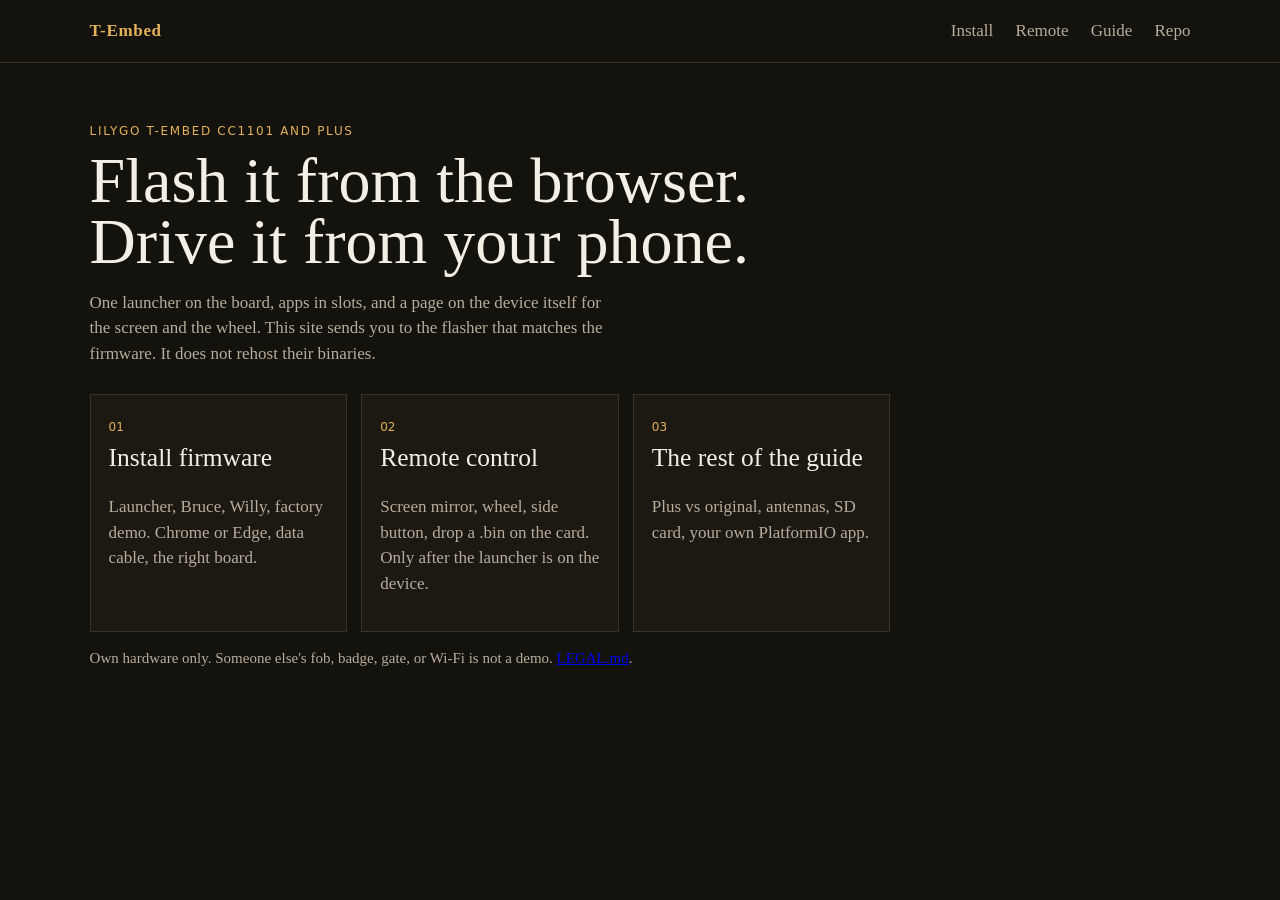
==== docs/index.html @ d56e26ed "Add installer and remote-control website" ====
<!DOCTYPE html>
<html lang="en">
<head>
<meta charset="utf-8">
<meta name="viewport" content="width=device-width, initial-scale=1">
<title>T-Embed CC1101 — install and remote</title>
<link rel="stylesheet" href="assets/site.css">
</head>
<body>
<header class="bar">
<a class="mark" href="index.html">T-Embed</a>
<nav>
<a href="install.html">Install</a>
<a href="remote.html">Remote</a>
<a href="13-need-to-know.md">Guide</a>
<a href="https://github.com/iinze0/t-embed-cc1101-guide">Repo</a>
</nav>
</header>
<main>
<p class="kicker">LilyGO T-Embed CC1101 and Plus</p>
<h1>Flash it from the browser. Drive it from your phone.</h1>
<p class="lead">One launcher on the board, apps in slots, and a page on the device itself for the screen and the wheel. This site sends you to the flasher that matches the firmware. It does not rehost their binaries.</p>
<div class="grid">
<a class="card" href="install.html">
<span>01</span>
<h2>Install firmware</h2>
<p>Launcher, Bruce, Willy, factory demo. Chrome or Edge, data cable, the right board.</p>
</a>
<a class="card" href="remote.html">
<span>02</span>
<h2>Remote control</h2>
<p>Screen mirror, wheel, side button, drop a .bin on the card. Only after the launcher is on the device.</p>
</a>
<a class="card" href="13-need-to-know.md">
<span>03</span>
<h2>The rest of the guide</h2>
<p>Plus vs original, antennas, SD card, your own PlatformIO app.</p>
</a>
</div>
<p class="note">Own hardware only. Someone else's fob, badge, gate, or Wi-Fi is not a demo. <a href="../LEGAL.md">LEGAL.md</a>.</p>
</main>
</body>
</html>
---- docs/assets/site.css ----
:root {
  --bg: #14120c;
  --ink: #f4efe4;
  --muted: #b7ad9c;
  --line: #3a3428;
  --accent: #e2b15a;
  --card: #1c1913;
}
* { box-sizing: border-box; }
body {
  margin: 0;
  background: var(--bg);
  color: var(--ink);
  font: 17px/1.5 Georgia, "Iowan Old Style", serif;
}
.bar {
  display: flex;
  justify-content: space-between;
  align-items: center;
  padding: 18px 7vw;
  border-bottom: 1px solid var(--line);
}
.mark { color: var(--accent); font-weight: 700; letter-spacing: 0.04em; text-decoration: none; }
nav a { color: var(--muted); margin-left: 18px; text-decoration: none; }
nav a[aria-current="page"] { color: var(--ink); }
main { padding: 48px 7vw 80px; max-width: 980px; }
h1 { font-size: clamp(36px, 6vw, 64px); line-height: 0.95; font-weight: 500; margin: 0 0 16px; }
h2 { font-weight: 500; margin: 0 0 8px; }
.kicker { color: var(--accent); letter-spacing: 0.14em; text-transform: uppercase; font: 12px/1.4 ui-sans-serif, system-ui, sans-serif; }
.lead { color: var(--muted); max-width: 62ch; }
.grid { display: grid; grid-template-columns: repeat(auto-fit, minmax(220px, 1fr)); gap: 14px; margin-top: 28px; }
.card, .list article {
  display: block;
  background: var(--card);
  border: 1px solid var(--line);
  padding: 18px;
  text-decoration: none;
  color: inherit;
}
.card span { color: var(--accent); font: 12px ui-sans-serif, system-ui, sans-serif; }
.card p, .list p { color: var(--muted); }
.list { display: grid; gap: 12px; }
.list article { display: grid; gap: 8px; }
.go, .ghost {
  display: inline-block;
  margin-right: 8px;
  padding: 8px 12px;
  text-decoration: none;
  font: 14px ui-sans-serif, system-ui, sans-serif;
}
.go { background: var(--accent); color: #1a1408; }
.ghost { border: 1px solid var(--line); color: var(--ink); }
.steps { padding-left: 18px; }
.steps li { margin: 8px 0; }
.note, .fine { color: var(--muted); font-size: 15px; }
code { font-family: ui-monospace, monospace; font-size: 0.92em; }
.split { display: grid; grid-template-columns: 1.4fr 0.8fr; gap: 22px; }
.pad { border: 1px solid var(--line); padding: 18px; background: var(--card); }
.wheel {
  display: grid;
  grid-template-columns: 1fr auto 1fr;
  align-items: center;
  gap: 8px;
  margin: 16px 0;
  text-align: center;
  font: 14px ui-sans-serif, system-ui, sans-serif;
}
.wheel strong {
  width: 72px;
  height: 72px;
  border-radius: 50%;
  border: 1px solid var(--accent);
  display: grid;
  place-items: center;
}
.endpoints { padding-left: 18px; }
@media (max-width: 720px) {
  .split { grid-template-columns: 1fr; }
  .bar { padding: 14px 20px; }
  main { padding: 32px 20px 64px; }
}
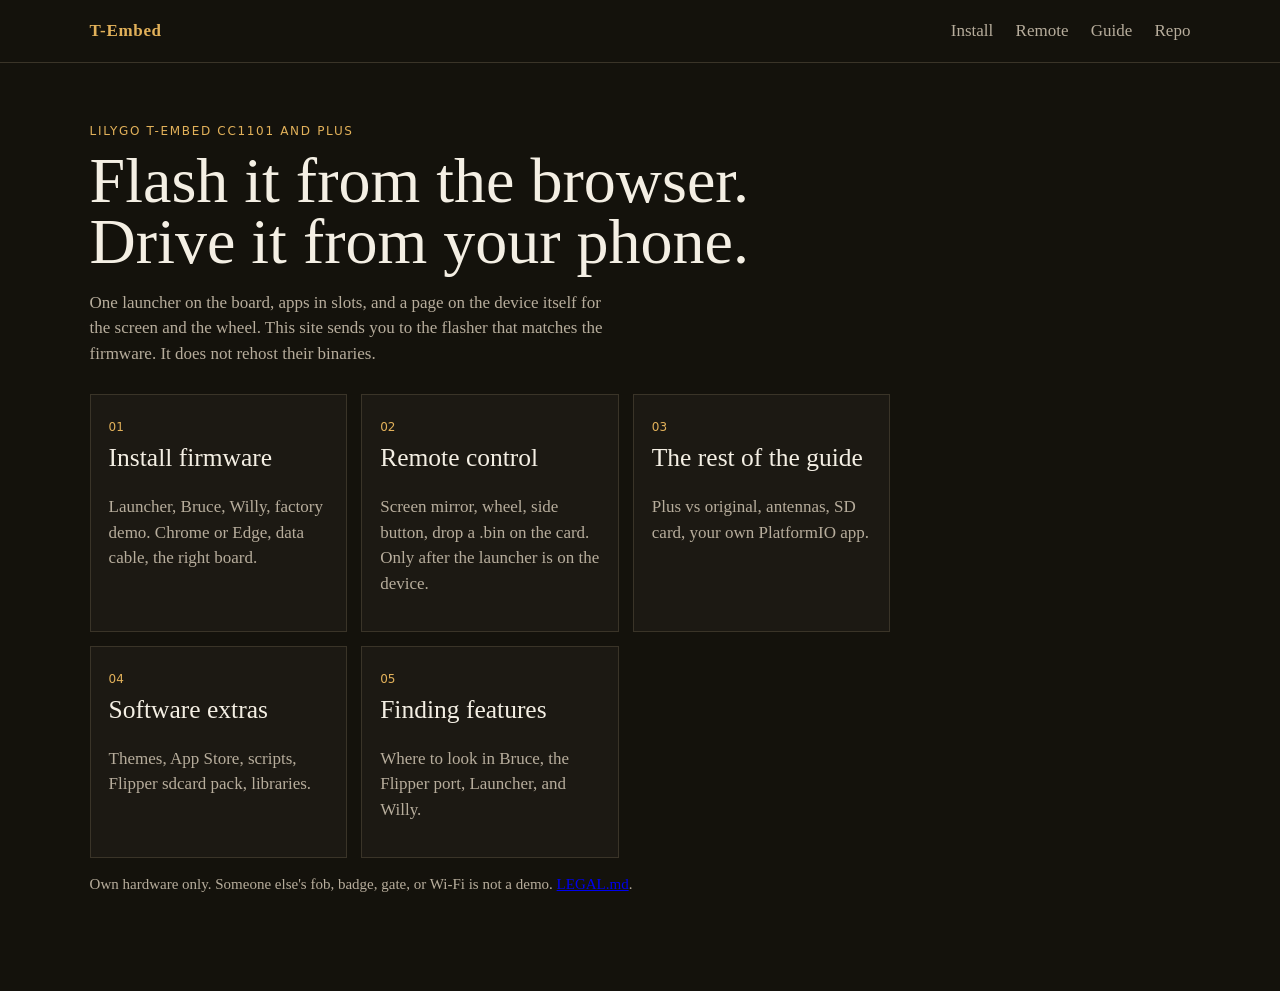
==== commit 4226fcb6: "Add software extras page and finding-features menu map" ====
--- a/docs/index.html
+++ b/docs/index.html
@@ -36,6 +36,16 @@
 <h2>The rest of the guide</h2>
 <p>Plus vs original, antennas, SD card, your own PlatformIO app.</p>
 </a>
+<a class="card" href="14-software-extras.md">
+<span>04</span>
+<h2>Software extras</h2>
+<p>Themes, App Store, scripts, Flipper sdcard pack, libraries.</p>
+</a>
+<a class="card" href="15-finding-features.md">
+<span>05</span>
+<h2>Finding features</h2>
+<p>Where to look in Bruce, the Flipper port, Launcher, and Willy.</p>
+</a>
 </div>
 <p class="note">Own hardware only. Someone else's fob, badge, gate, or Wi-Fi is not a demo. <a href="../LEGAL.md">LEGAL.md</a>.</p>
 </main>
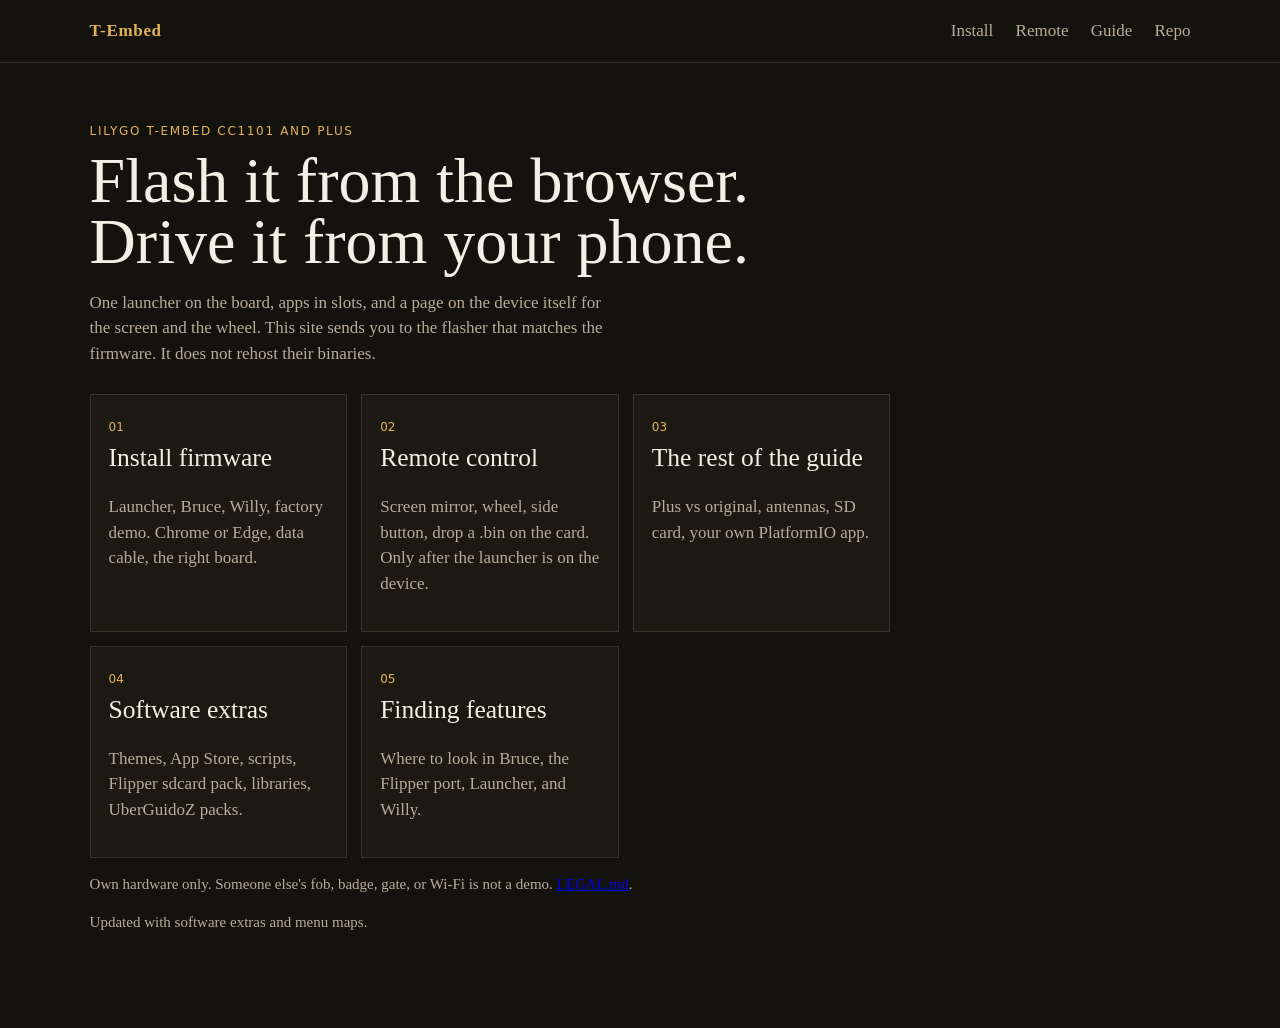
==== commit 63572dc2: "Update homepage with software extras and finding features links" ====
--- a/docs/index.html
+++ b/docs/index.html
@@ -36,18 +36,19 @@
 <h2>The rest of the guide</h2>
 <p>Plus vs original, antennas, SD card, your own PlatformIO app.</p>
 </a>
-<a class="card" href="14-software-extras.md">
+<a class="card" href="14-software-extras.html">
 <span>04</span>
 <h2>Software extras</h2>
-<p>Themes, App Store, scripts, Flipper sdcard pack, libraries.</p>
+<p>Themes, App Store, scripts, Flipper sdcard pack, libraries, UberGuidoZ packs.</p>
 </a>
-<a class="card" href="15-finding-features.md">
+<a class="card" href="15-finding-features.html">
 <span>05</span>
 <h2>Finding features</h2>
 <p>Where to look in Bruce, the Flipper port, Launcher, and Willy.</p>
 </a>
 </div>
 <p class="note">Own hardware only. Someone else's fob, badge, gate, or Wi-Fi is not a demo. <a href="../LEGAL.md">LEGAL.md</a>.</p>
+<p class="note">Updated with software extras and menu maps.</p>
 </main>
 </body>
 </html>
